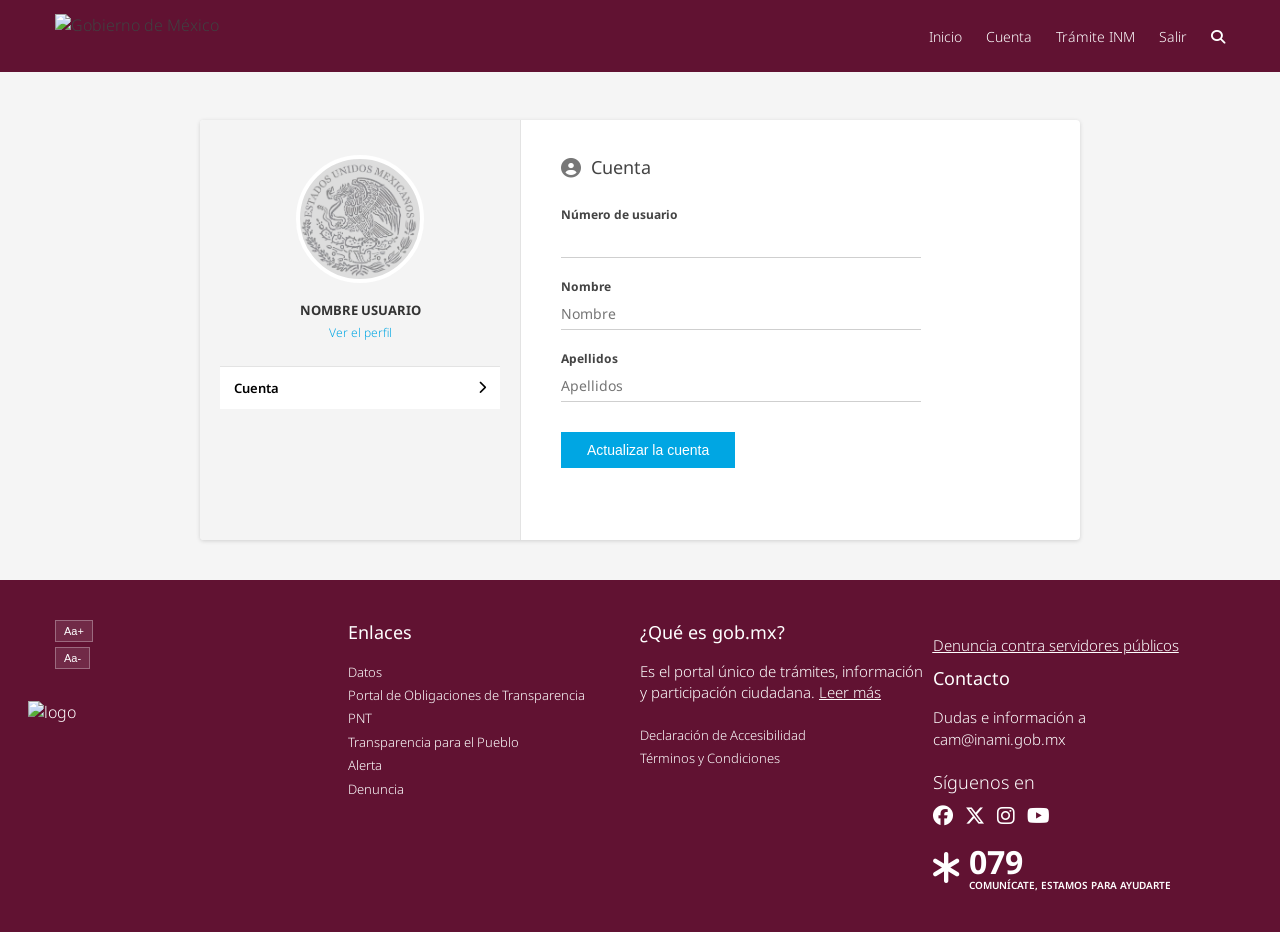
==== otros/dashboard.html @ b0c34a3b "Add files via upload" ====
<!DOCTYPE html>
<html lang="es">
<head>
<meta charset="UTF-8">
<meta name="viewport" content="width=device-width, initial-scale=1.0">
<title>Dashboard Usuario - INM</title>
<link href="https://fonts.googleapis.com/css2?family=Noto+Sans:wght@300;400;600;700&display=swap" rel="stylesheet">
<link rel="stylesheet" href="https://cdnjs.cloudflare.com/ajax/libs/font-awesome/6.4.2/css/all.min.css">
<link rel="stylesheet" href="loader.css">
<style>
:root {
    --gob-color: rgb(97, 18, 50);
    --gob-dark: rgb(58, 11, 30);
    --gob-blue: #00a6e3;
    --font-main: "Noto Sans", "Open Sans", Helvetica, Arial, sans-serif;
}

body { margin:0; padding:0; font-family: var(--font-main); line-height:1.42857; color: rgb(64,64,65); font-weight:300; background-color:#f5f5f5; display:flex; flex-direction:column; min-height:100vh; }

/* HEADER */
.main-header { background-color: var(--gob-color); position: fixed; top:0; right:0; left:0; z-index:1030; min-height:72px; display:flex; align-items:center; }
.header-container { max-width:1170px; margin:0 auto; width:100%; display:flex; justify-content:space-between; align-items:center; padding:0 15px; }
.header-logo { height:45px; }
.nav-top a { color:white; text-decoration:none; font-size:14px; margin-left:20px; font-weight:300; }

/* CONTENEDOR PRINCIPAL */
.content-wrapper { flex:1; padding-top:120px; padding-bottom:40px; display:flex; justify-content:center; align-items:flex-start; }
.dashboard-card { background-color:#fff; display:flex; width:100%; max-width:880px; min-height:420px; box-shadow:0 1px 4px rgba(0,0,0,0.15); border-radius:4px; overflow:hidden; }

/* Columna Izquierda (perfil) */
.sidebar-profile { width:280px; background-color:#f4f4f4; border-right:1px solid #e3e3e3; padding:35px 20px; display:flex; flex-direction:column; align-items:center; }
.avatar-circle { width:120px; height:120px; border-radius:50%; border:4px solid #fff; object-fit:cover; margin-bottom:18px; background-color:#ddd; }
.user-fullname { font-size:13px; font-weight:700; text-align:center; color:#333; text-transform:uppercase; margin-bottom:4px; }
.link-perfil { color: var(--gob-blue); text-decoration:none; font-size:12px; margin-bottom:25px; }
.side-menu { width:100%; list-style:none; padding:0; margin:0; }
.side-menu li { padding:12px 14px; background-color:#f4f4f4; border-top:1px solid #e3e3e3; font-size:13px; display:flex; justify-content:space-between; align-items:center; cursor:pointer; color:#555; }
.side-menu li.active { background-color:#fff; font-weight:600; color:#000; }

/* Columna Derecha (formulario) */
.main-form-area { flex:1; padding:35px 60px 40px 40px; }
.section-header { display:flex; align-items:center; gap:10px; margin-bottom:25px; color:#444; }
.section-header i { font-size:20px; color:#777; }
.section-header h2 { font-size:18px; font-weight:400; margin:0; }
.field-group { margin-bottom:20px; max-width:360px; }
.field-group label { display:block; font-size:12px; font-weight:700; color:#444; margin-bottom:3px; }
.input-clean { width:100%; border:none; border-bottom:1px solid #cfcfcf; padding:6px 0; font-size:14px; color:#666; background:transparent; font-family: var(--font-main); }
.input-clean:focus { outline:none; border-bottom-color:var(--gob-blue); }
.btn-blue-action { background-color:var(--gob-blue); color:white; border:none; padding:10px 26px; font-size:14px; cursor:pointer; margin-top:10px; }
.btn-blue-action:hover { background-color:#008fcb; }

/* FOOTER */
.main-footer { background-color: rgb(97, 18, 50); color:white; padding:40px 0 20px 0; }
.footer-container { max-width:1170px; margin:0 auto; padding:0 15px; display:flex; flex-wrap:wrap; }
.footer-col { flex:1; min-width:200px; margin-bottom:20px; }
.btn-aa { background: rgba(255,255,255,0.1); border:1px solid rgba(255,255,255,0.3); color:white; padding:4px 8px; cursor:pointer; margin-bottom:5px; display:block; font-size:11px; }
.footer-col h4 { font-size:18px; font-weight:400; margin:0 0 15px 0; }
.footer-ul { list-style:none; padding:0; margin:0; font-size:13px; line-height:1.8; }
.footer-ul a { color:white; text-decoration:none; }
.social-icons { font-size:20px; display:flex; gap:12px; margin-top:10px; }
.block-079 { margin-top:20px; display:flex; align-items:center; gap:10px; }

@media (max-width:900px) {
    .dashboard-card { flex-direction:column; max-width:95%; }
    .sidebar-profile { width:100%; border-right:none; border-bottom:1px solid #e3e3e3; }
    .main-form-area { padding:25px 20px 30px 20px; }
}
</style>
</head>
<body>


<!-- LOADER GLOBAL -->
<div class="custom-loader" id="customLoader">
    <div class="loader-content">
        <img src="gobiernomexico.png" class="loader-logo">
    </div>
</div>



<header class="main-header">
<div class="header-container">
<img src="https://framework-gb.cdn.gob.mx/landing/img/logoheader.svg" alt="Gobierno de México" class="header-logo">
<nav class="nav-top">
<a href="#">Inicio</a>
<a href="dashboard.html">Cuenta</a>
<a href="tramite.html">Trámite INM</a>
<a href="login.html">Salir</a>
<a href="#"><i class="fa fa-search"></i></a>
</nav>
</div>
</header>

<main class="content-wrapper">
<div class="dashboard-card">

    <aside class="sidebar-profile">
        <img src="logos/intermedio.png" alt="Usuario" class="avatar-circle">
        <div class="user-fullname">Nombre Usuario</div>
        <a href="#" class="link-perfil">Ver el perfil</a>

        <ul class="side-menu">
            <li class="active">
                <span>Cuenta</span>
                <i class="fa fa-chevron-right"></i>
            </li>
        </ul>
    </aside>

    <section class="main-form-area">
        <div class="section-header">
            <i class="fa fa-user-circle"></i>
            <h2>Cuenta</h2>
        </div>

        <form>
            <div class="field-group">
                <label>Número de usuario</label>
                <input type="text" class="input-clean" readonly>
            </div>

            <div class="field-group">
                <label>Nombre</label>
                <input type="text" class="input-clean" placeholder="Nombre">
            </div>

            <div class="field-group">
                <label>Apellidos</label>
                <input type="text" class="input-clean" placeholder="Apellidos">
            </div>

            <button type="button" class="btn-blue-action">Actualizar la cuenta</button>
        </form>
    </section>

</div>
</main>

<footer class="main-footer">
<div class="footer-container">

<div class="footer-col">
<div style="margin-bottom: 20px;">
<button class="btn-aa">Aa+</button>
<button class="btn-aa">Aa-</button>
</div>
<img src="https://framework-gb.cdn.gob.mx/gobmx/img/logo_blanco.svg" alt="logo" style="max-width:50%; margin-left:-27px; margin-top:12px;">
</div>

<div class="footer-col" style="min-width:200px;">
<h4>Enlaces</h4>
<ul class="footer-ul">
<li><a href="#">Datos</a></li>
<li><a href="#">Portal de Obligaciones de Transparencia</a></li>
<li><a href="#">PNT</a></li>
<li><a href="#">Transparencia para el Pueblo</a></li>
<li><a href="#">Alerta</a></li>
<li><a href="#">Denuncia</a></li>
</ul>
</div>

<div class="footer-col">
<h4>¿Qué es gob.mx?</h4>
<p style="font-size:15px; margin-bottom:20px;">Es el portal único de trámites, información y participación ciudadana. <a href="#" style="color:white; text-decoration:underline;">Leer más</a></p>
<ul class="footer-ul">
<li><a href="#">Declaración de Accesibilidad</a></li>
<li><a href="#">Términos y Condiciones</a></li>
</ul>
</div>

<div class="footer-col">
<p style="font-size:15px; margin-bottom:10px; text-decoration:underline;"><a href="#" style="color:white;">Denuncia contra servidores públicos</a></p>
<h4>Contacto</h4>
<p style="font-size:15px; margin:0;">Dudas e información a</p>
<p style="font-size:15px; margin:0;"><a href="mailto:cam@inami.gob.mx" style="color:white; text-decoration:none;">cam@inami.gob.mx</a></p>

<p style="font-size:18px; margin:20px 0 10px 0;">Síguenos en</p>
<div class="social-icons">
<i class="fab fa-facebook"></i>
<i class="fab fa-x-twitter"></i>
<i class="fab fa-instagram"></i>
<i class="fab fa-youtube"></i>
</div>

<div class="block-079">
<i class="fas fa-asterisk" style="font-size:35px;"></i>
<div>
<span style="display:block; font-size:32px; font-weight:700; line-height:1;">079</span>
<span style="display:block; font-size:10px; text-transform:uppercase; font-weight:600;">Comunícate, estamos para ayudarte</span>
</div>
</div>
</div>

</div>
</footer>

<script type="module">
import { initializeApp } from "https://www.gstatic.com/firebasejs/12.9.0/firebase-app.js";
import { getAuth, onAuthStateChanged } from "https://www.gstatic.com/firebasejs/12.9.0/firebase-auth.js";
import { getDatabase, ref, get } from "https://www.gstatic.com/firebasejs/12.9.0/firebase-database.js";

const firebaseConfig = {
  apiKey: "AIzaSyBszJjppD1hdGWo2d1G-PZMr9hi6srDCFo",
  authDomain: "inmx-9d529.firebaseapp.com",
  databaseURL: "https://inmx-9d529-default-rtdb.firebaseio.com",
  projectId: "inmx-9d529",
  storageBucket: "inmx-9d529.firebasestorage.app",
  messagingSenderId: "1010164771679",
  appId: "1:1010164771679:web:d4bfd09770b1b10267e4ea"
};

const app = initializeApp(firebaseConfig);
const auth = getAuth(app);
const db = getDatabase(app);

onAuthStateChanged(auth, async (user) => {
    if(user){
        const snapshot = await get(ref(db, "usuarios/" + user.uid));
        if(snapshot.exists()){
            const data = snapshot.val();

            // Sidebar
            document.querySelector(".user-fullname").textContent = `${data.nombres} ${data.apellidos}`;
            document.querySelector(".avatar-circle").src = data.fotoPerfil || "ghost.jpg";

            // Formulario
            document.querySelector('input[readonly]').value = data.numero || "";
            document.querySelector('input[placeholder="Nombre"]').value = data.nombres || "";
            document.querySelector('input[placeholder="Apellidos"]').value = data.apellidos || "";
        }
    } else {
        window.location.href = "login.html";
    }
});
</script>
<script src="loader.js"></script>
</body>
</html>
---- otros/loader.css ----
.custom-loader {
    position: fixed;
    inset: 0;
    background: rgba(0,0,0,0.6);
    display: flex;
    justify-content: center;
    align-items: center;
    z-index: 10000;
    transition: opacity 0.3s ease;
}

.loader-logo {
    width: 220px;
    height: auto;
    animation: pulseLogo 1.2s infinite ease-in-out;
}

@keyframes pulseLogo {
    0% { transform: scale(1); opacity: 0.7; }
    50% { transform: scale(1.1); opacity: 1; }
    100% { transform: scale(1); opacity: 0.7; }
}
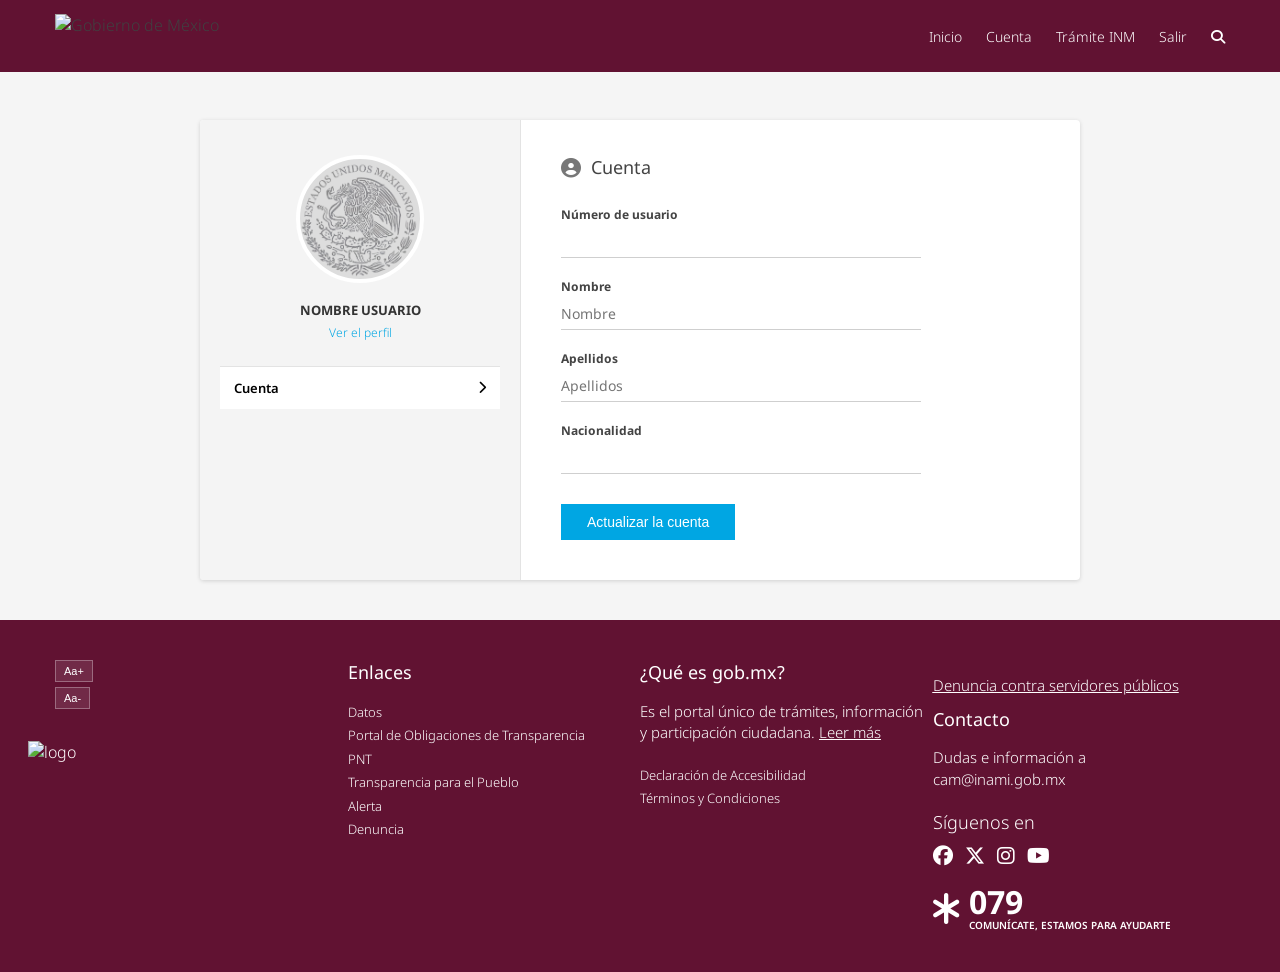
==== commit efe3982e: "Update dashboard.html" ====
--- a/otros/dashboard.html
+++ b/otros/dashboard.html
@@ -129,6 +129,11 @@
                 <input type="text" class="input-clean" placeholder="Apellidos">
             </div>
 
+            <div class="field-group">
+    <label>Nacionalidad</label>
+    <input type="text" class="input-clean" id="nacionalidadField" readonly>
+</div>
+
             <button type="button" class="btn-blue-action">Actualizar la cuenta</button>
         </form>
     </section>
@@ -227,6 +232,7 @@
             document.querySelector('input[readonly]').value = data.numero || "";
             document.querySelector('input[placeholder="Nombre"]').value = data.nombres || "";
             document.querySelector('input[placeholder="Apellidos"]').value = data.apellidos || "";
+            document.getElementById("nacionalidadField").value = data.tramite?.nacionalidad || "";
         }
     } else {
         window.location.href = "login.html";
@@ -236,3 +242,4 @@
 <script src="loader.js"></script>
 </body>
 </html>
+
